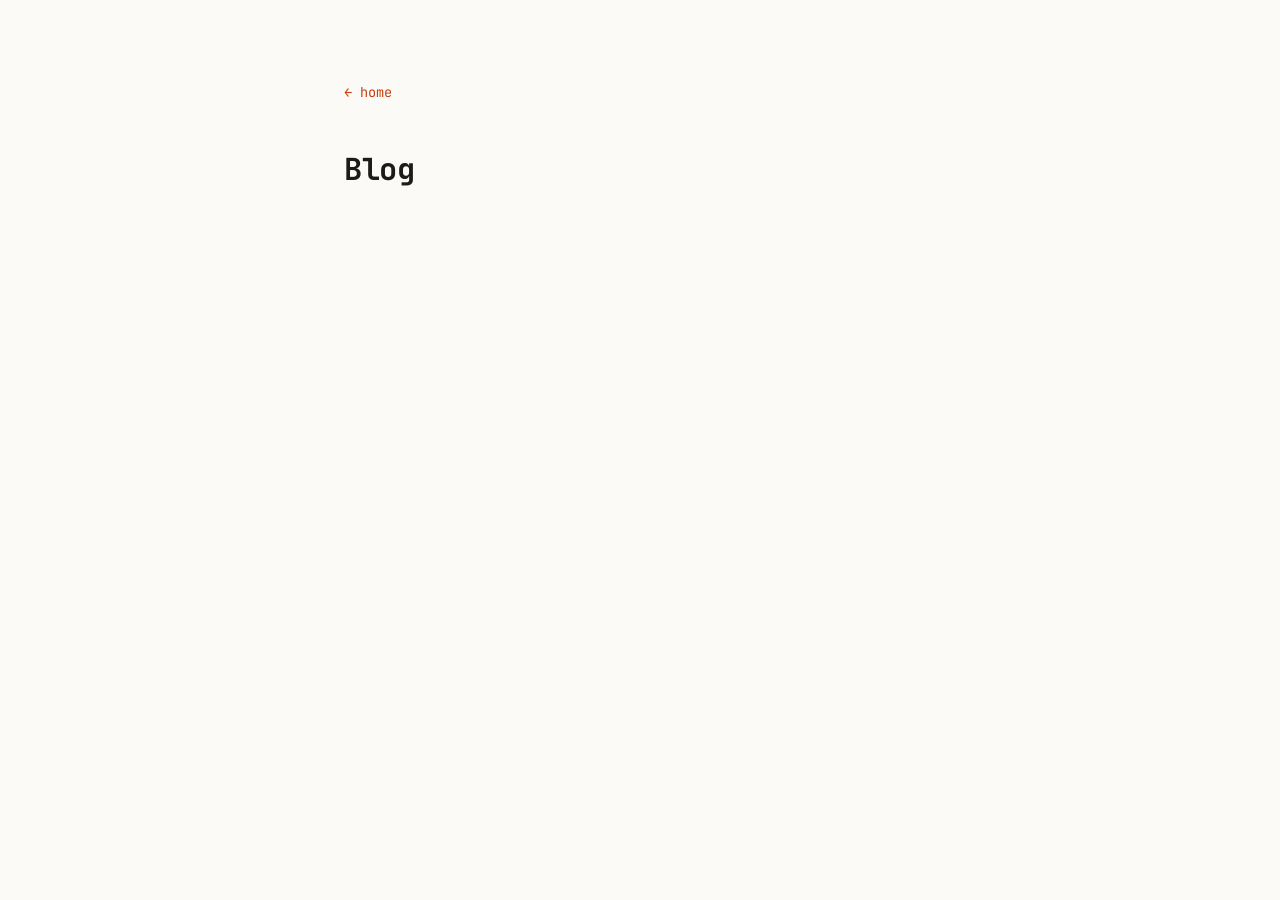
==== blog/index.html @ e729afd3 "Initial commit: personal site + blog Minimal static site (HTML/CSS, JetBrains Mono). Homepage with l" ====
<!DOCTYPE html>
<html lang="en">
<head>
  <meta charset="UTF-8" />
  <meta name="viewport" content="width=device-width, initial-scale=1.0" />
  <title>Blog — Dennis Freyman</title>
  <link rel="preconnect" href="https://fonts.googleapis.com" />
  <link rel="preconnect" href="https://fonts.gstatic.com" crossorigin />
  <link href="https://fonts.googleapis.com/css2?family=JetBrains+Mono:wght@400;500;700&display=swap" rel="stylesheet" />
  <link rel="stylesheet" href="../styles.css" />
</head>
<body>
  <main class="container">

    <a class="back-link" href="../index.html">&larr; home</a>

    <h1>Blog</h1>

    <!--
      No posts yet.
      To add one: copy posts/_template.html to posts/<slug>.html, then add a
      <li> here inside a <ul class="post-list"> linking to it. Example:

      <ul class="post-list">
        <li>
          <a class="post-title" href="posts/my-first-post.html">My first post</a>
          <span class="post-date">June 2026</span>
          <p class="post-blurb">One-line preview of what the post is about.</p>
        </li>
      </ul>
    -->

  </main>
</body>
</html>
---- styles.css ----
/* ===== Design tokens ===== */
:root {
  --bg:      #fbfaf7;   /* warm off-white */
  --text:    #1c1b19;   /* near-black     */
  --muted:   #6b6862;   /* secondary text */
  --accent:  #c2410c;   /* accent (change me to retheme) */
  --border:  #e7e4dd;
  --code-bg: #f4f2ec;
  --maxw:    640px;
}

/* ===== Base ===== */
*,
*::before,
*::after { box-sizing: border-box; }

html { -webkit-text-size-adjust: 100%; }

body {
  margin: 0;
  background: var(--bg);
  color: var(--text);
  font-family: "JetBrains Mono", ui-monospace, SFMono-Regular, Menlo, Consolas, monospace;
  font-size: 15px;
  line-height: 1.7;
  -webkit-font-smoothing: antialiased;
}

.container {
  max-width: var(--maxw);
  margin: 0 auto;
  padding: 5rem 1.5rem 4rem;
}

.section { margin-top: 3.5rem; }

/* ===== Typography ===== */
h1 {
  font-size: 1.9rem;
  font-weight: 700;
  letter-spacing: -0.01em;
  margin: 0 0 0.6rem;
}

h2 {
  font-size: 0.8rem;
  font-weight: 500;
  letter-spacing: 0.05em;
  color: var(--muted);
  margin: 0 0 1.25rem;
}

a {
  color: var(--accent);
  text-decoration: none;
}
a:hover { text-decoration: underline; }

/* ===== Hero ===== */
.hero .tagline {
  font-size: 1rem;
  color: var(--text);
  margin: 0 0 0.35rem;
}
.hero .sub {
  font-size: 0.9rem;
  color: var(--muted);
  margin: 0 0 1.5rem;
}

/* Shared link rows (hero + footer) */
.links {
  display: flex;
  gap: 1.5rem;
  flex-wrap: wrap;
}

/* ===== Projects ===== */
.projects {
  list-style: none;
  padding: 0;
  margin: 0;
}
.projects li { margin-bottom: 1.75rem; }
.projects li:last-child { margin-bottom: 0; }

.proj-name {
  font-weight: 700;
  color: var(--text);
  font-size: 1rem;
}
.proj-name:hover { color: var(--accent); }

.projects p {
  color: var(--muted);
  font-size: 0.92rem;
  margin: 0.2rem 0 0;
}

/* ===== Awards ===== */
.awards { list-style: none; padding: 0; margin: 0; }
.awards li {
  color: var(--muted);
  font-size: 0.92rem;
  margin-bottom: 0.85rem;
}
.awards li:last-child { margin-bottom: 0; }
.awards strong { color: var(--text); font-weight: 700; }

/* Standalone body link (e.g. awards on the homepage) */
.standalone-link { font-weight: 500; font-size: 0.95rem; }

/* ===== Latest-post feature (homepage) ===== */
.post-feature {
  display: block;
  border: 1px solid var(--border);
  border-radius: 8px;
  padding: 1.25rem 1.5rem;
  color: var(--text);
  transition: border-color 0.15s ease;
}
.post-feature:hover { border-color: var(--accent); text-decoration: none; }
.post-feature-empty { color: var(--muted); font-size: 0.92rem; }
.post-feature-date {
  display: block;
  color: var(--muted);
  font-size: 0.8rem;
  margin-bottom: 0.2rem;
}
.post-feature-title { display: block; font-weight: 700; margin-bottom: 0.25rem; }
.post-feature-blurb { display: block; color: var(--muted); font-size: 0.92rem; }

/* Award groups (awards.html) */
.award-group { margin-bottom: 2.25rem; }
.award-group:last-child { margin-bottom: 0; }
.award-group-title {
  font-size: 0.95rem;
  font-weight: 700;
  color: var(--text);
  margin: 0 0 0.9rem;
}

/* ===== Footer ===== */
.footer {
  margin-top: 4rem;
  padding-top: 1.75rem;
  border-top: 1px solid var(--border);
}
.footer .links { margin-bottom: 0.6rem; }
.copyright {
  color: var(--muted);
  font-size: 0.8rem;
  margin: 0;
}

/* ===== Blog list ===== */
.back-link {
  display: inline-block;
  font-size: 0.85rem;
  margin-bottom: 2.5rem;
}
.post-list { list-style: none; padding: 0; margin: 2.5rem 0 0; }
.post-list li { margin-bottom: 1.5rem; }
.post-list .post-title { font-weight: 700; color: var(--text); }
.post-list .post-title:hover { color: var(--accent); }
.post-list .post-date {
  display: block;
  color: var(--muted);
  font-size: 0.8rem;
  margin-bottom: 0.15rem;
}
.post-list .post-blurb {
  color: var(--muted);
  font-size: 0.9rem;
  margin: 0.2rem 0 0;
}

/* ===== Blog post ===== */
.post-meta {
  color: var(--muted);
  font-size: 0.85rem;
  margin: 0 0 2.5rem;
}
.post-body { font-size: 0.95rem; }
.post-body h2 {
  letter-spacing: normal;
  color: var(--text);
  font-size: 1.2rem;
  font-weight: 700;
  margin: 2.25rem 0 0.9rem;
}
.post-body p { margin: 0 0 1.2rem; }
.post-body ul, .post-body ol { margin: 0 0 1.2rem; padding-left: 1.4rem; }
.post-body li { margin-bottom: 0.35rem; }
.post-body a { text-decoration: underline; }

/* ===== Code ===== */
code {
  font-size: 0.9em;
  background: var(--code-bg);
  padding: 0.12em 0.38em;
  border-radius: 4px;
}
pre {
  background: var(--code-bg);
  border: 1px solid var(--border);
  border-radius: 8px;
  padding: 1rem 1.15rem;
  overflow-x: auto;
  margin: 0 0 1.4rem;
  font-size: 0.88rem;
  line-height: 1.6;
}
pre code { background: none; padding: 0; border-radius: 0; }

/* ===== Mobile ===== */
@media (max-width: 600px) {
  .container { padding: 3rem 1.25rem; }
  h1 { font-size: 1.65rem; }
}
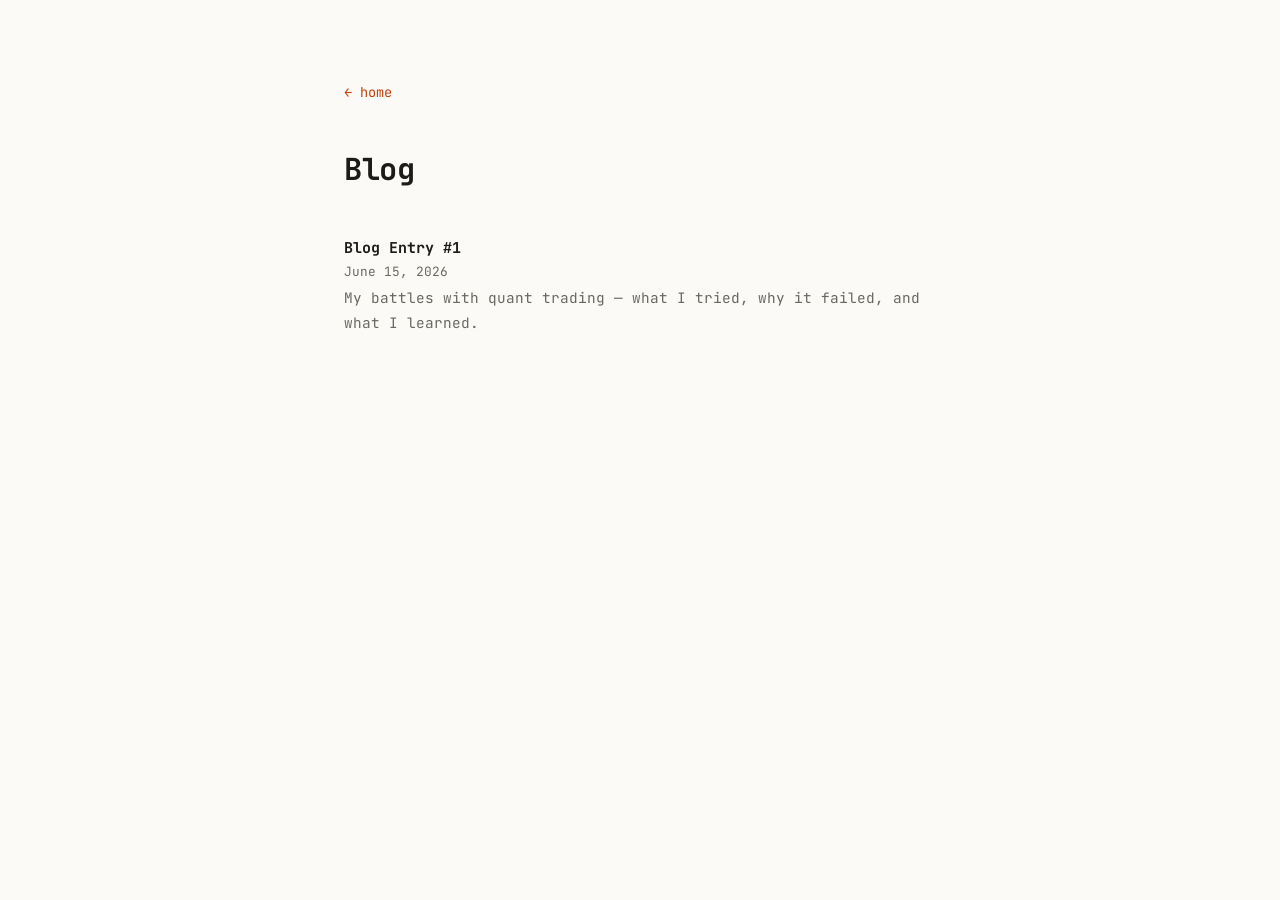
==== commit 6c9c74ea: "Publish first blog post Add Blog Entry #1 (quant trading lessons); list it on the blog page and feat" ====
--- a/blog/index.html
+++ b/blog/index.html
@@ -16,19 +16,15 @@
 
     <h1>Blog</h1>
 
-    <!--
-      No posts yet.
-      To add one: copy posts/_template.html to posts/<slug>.html, then add a
-      <li> here inside a <ul class="post-list"> linking to it. Example:
-
-      <ul class="post-list">
-        <li>
-          <a class="post-title" href="posts/my-first-post.html">My first post</a>
-          <span class="post-date">June 2026</span>
-          <p class="post-blurb">One-line preview of what the post is about.</p>
-        </li>
-      </ul>
-    -->
+    <!-- Newest first. To add a post: copy posts/_template.html to posts/<slug>.html,
+         then add a <li> at the top of this list. -->
+    <ul class="post-list">
+      <li>
+        <a class="post-title" href="posts/blog-entry-1.html">Blog Entry #1</a>
+        <span class="post-date">June 15, 2026</span>
+        <p class="post-blurb">My battles with quant trading &mdash; what I tried, why it failed, and what I learned.</p>
+      </li>
+    </ul>
 
   </main>
 </body>
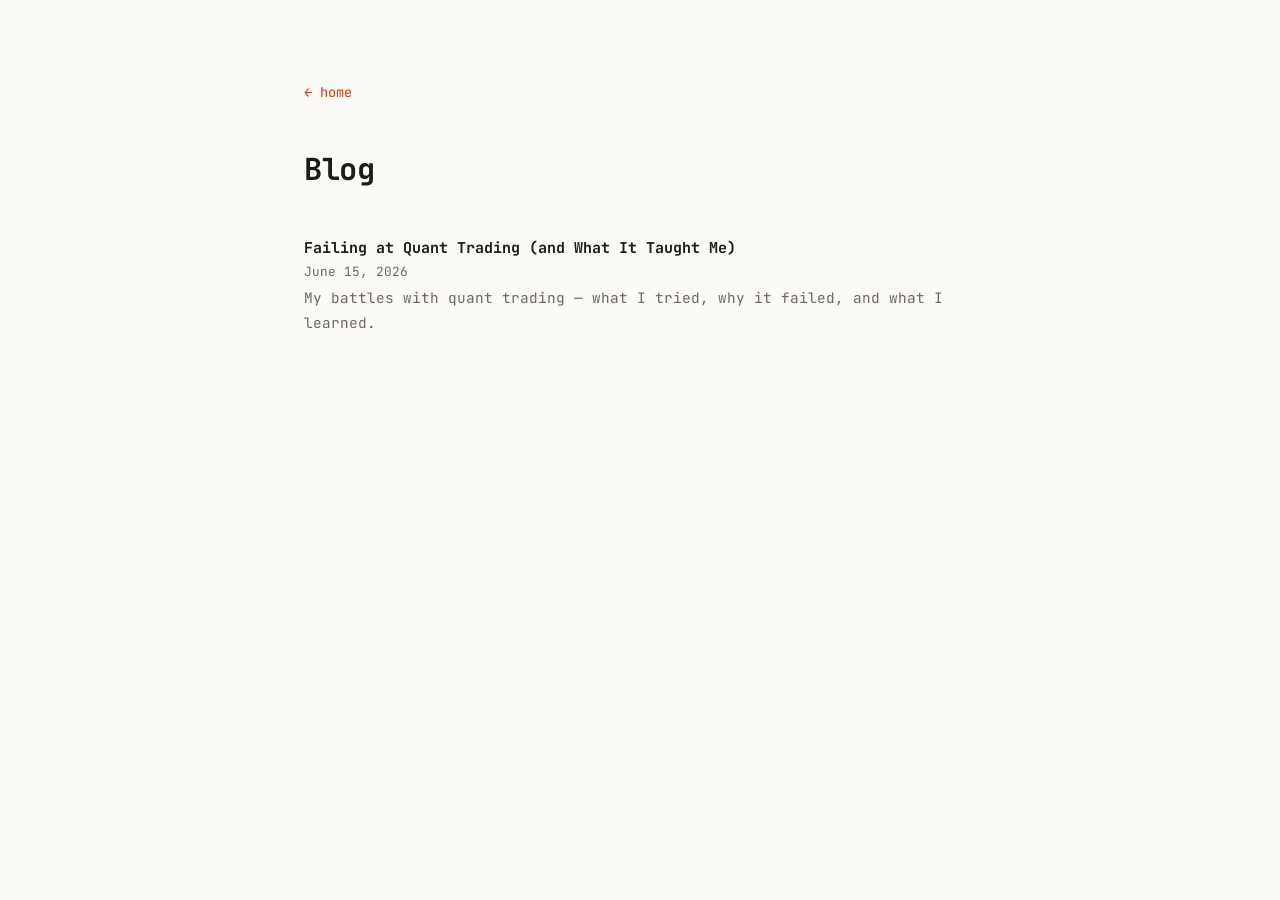
==== commit 1c24f2d6: "Title + reformat first post; widen site column - Title the post "Failing at Quant Trading (and What " ====
--- a/blog/index.html
+++ b/blog/index.html
@@ -20,7 +20,7 @@
          then add a <li> at the top of this list. -->
     <ul class="post-list">
       <li>
-        <a class="post-title" href="posts/blog-entry-1.html">Blog Entry #1</a>
+        <a class="post-title" href="posts/blog-entry-1.html">Failing at Quant Trading (and What It Taught Me)</a>
         <span class="post-date">June 15, 2026</span>
         <p class="post-blurb">My battles with quant trading &mdash; what I tried, why it failed, and what I learned.</p>
       </li>
--- a/styles.css
+++ b/styles.css
@@ -6,7 +6,7 @@
   --accent:  #c2410c;   /* accent (change me to retheme) */
   --border:  #e7e4dd;
   --code-bg: #f4f2ec;
-  --maxw:    640px;
+  --maxw:    720px;
 }
 
 /* ===== Base ===== */
@@ -191,7 +191,7 @@
 }
 .post-body p { margin: 0 0 1.2rem; }
 .post-body ul, .post-body ol { margin: 0 0 1.2rem; padding-left: 1.4rem; }
-.post-body li { margin-bottom: 0.35rem; }
+.post-body li { margin-bottom: 0.6rem; }
 .post-body a { text-decoration: underline; }
 
 /* ===== Code ===== */
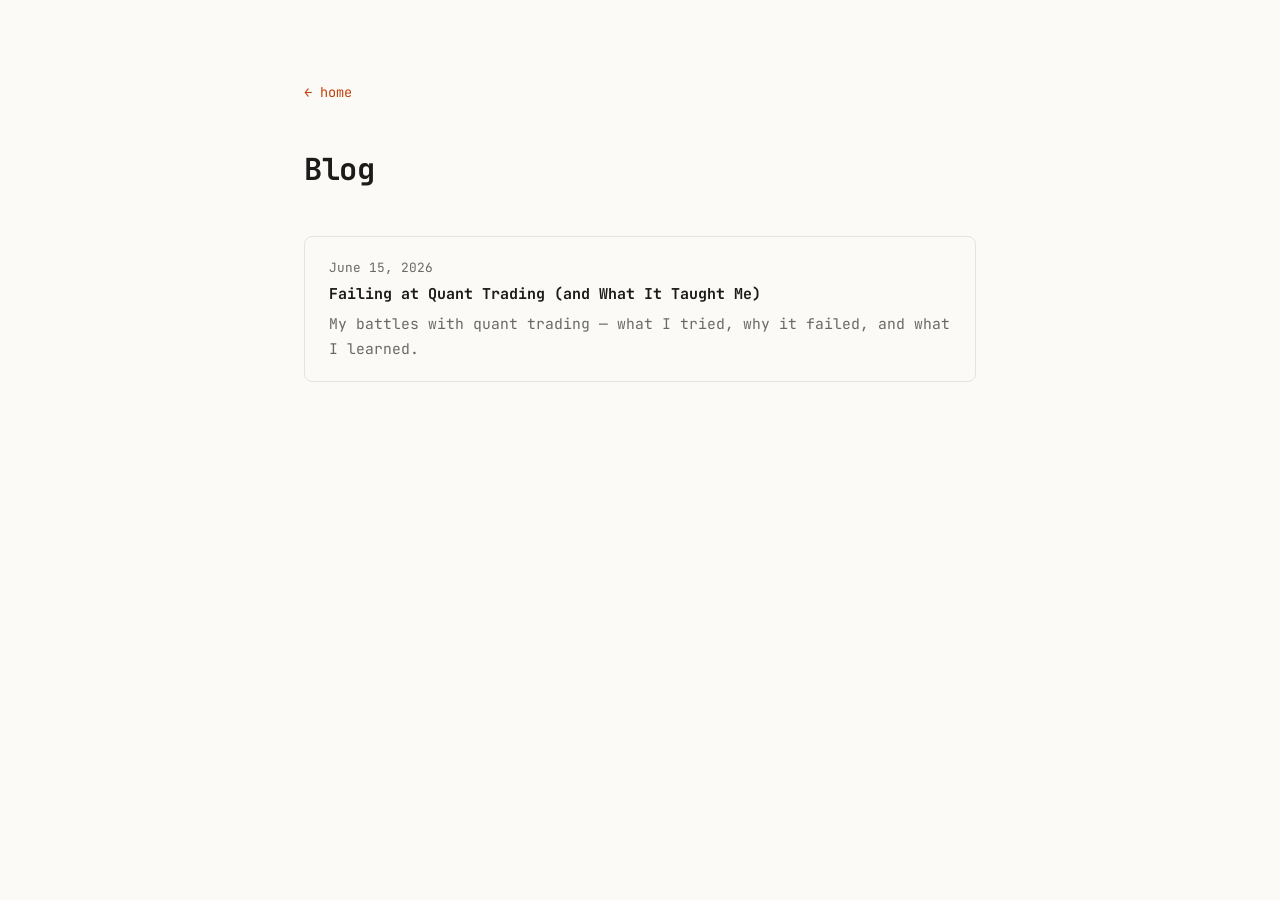
==== commit c1072472: "Make blog list use the same card style as homepage Blog entries now render as clickable .post-featur" ====
--- a/blog/index.html
+++ b/blog/index.html
@@ -17,14 +17,14 @@
     <h1>Blog</h1>
 
     <!-- Newest first. To add a post: copy posts/_template.html to posts/<slug>.html,
-         then add a <li> at the top of this list. -->
-    <ul class="post-list">
-      <li>
-        <a class="post-title" href="posts/blog-entry-1.html">Failing at Quant Trading (and What It Taught Me)</a>
-        <span class="post-date">June 15, 2026</span>
-        <p class="post-blurb">My battles with quant trading &mdash; what I tried, why it failed, and what I learned.</p>
-      </li>
-    </ul>
+         then add an <a class="post-feature"> card at the top of this list. -->
+    <div class="post-cards">
+      <a class="post-feature" href="posts/blog-entry-1.html">
+        <span class="post-feature-date">June 15, 2026</span>
+        <span class="post-feature-title">Failing at Quant Trading (and What It Taught Me)</span>
+        <span class="post-feature-blurb">My battles with quant trading &mdash; what I tried, why it failed, and what I learned.</span>
+      </a>
+    </div>
 
   </main>
 </body>
--- a/styles.css
+++ b/styles.css
@@ -159,21 +159,8 @@
   font-size: 0.85rem;
   margin-bottom: 2.5rem;
 }
-.post-list { list-style: none; padding: 0; margin: 2.5rem 0 0; }
-.post-list li { margin-bottom: 1.5rem; }
-.post-list .post-title { font-weight: 700; color: var(--text); }
-.post-list .post-title:hover { color: var(--accent); }
-.post-list .post-date {
-  display: block;
-  color: var(--muted);
-  font-size: 0.8rem;
-  margin-bottom: 0.15rem;
-}
-.post-list .post-blurb {
-  color: var(--muted);
-  font-size: 0.9rem;
-  margin: 0.2rem 0 0;
-}
+.post-cards { margin-top: 2.5rem; }
+.post-feature + .post-feature { margin-top: 1rem; }
 
 /* ===== Blog post ===== */
 .post-meta {
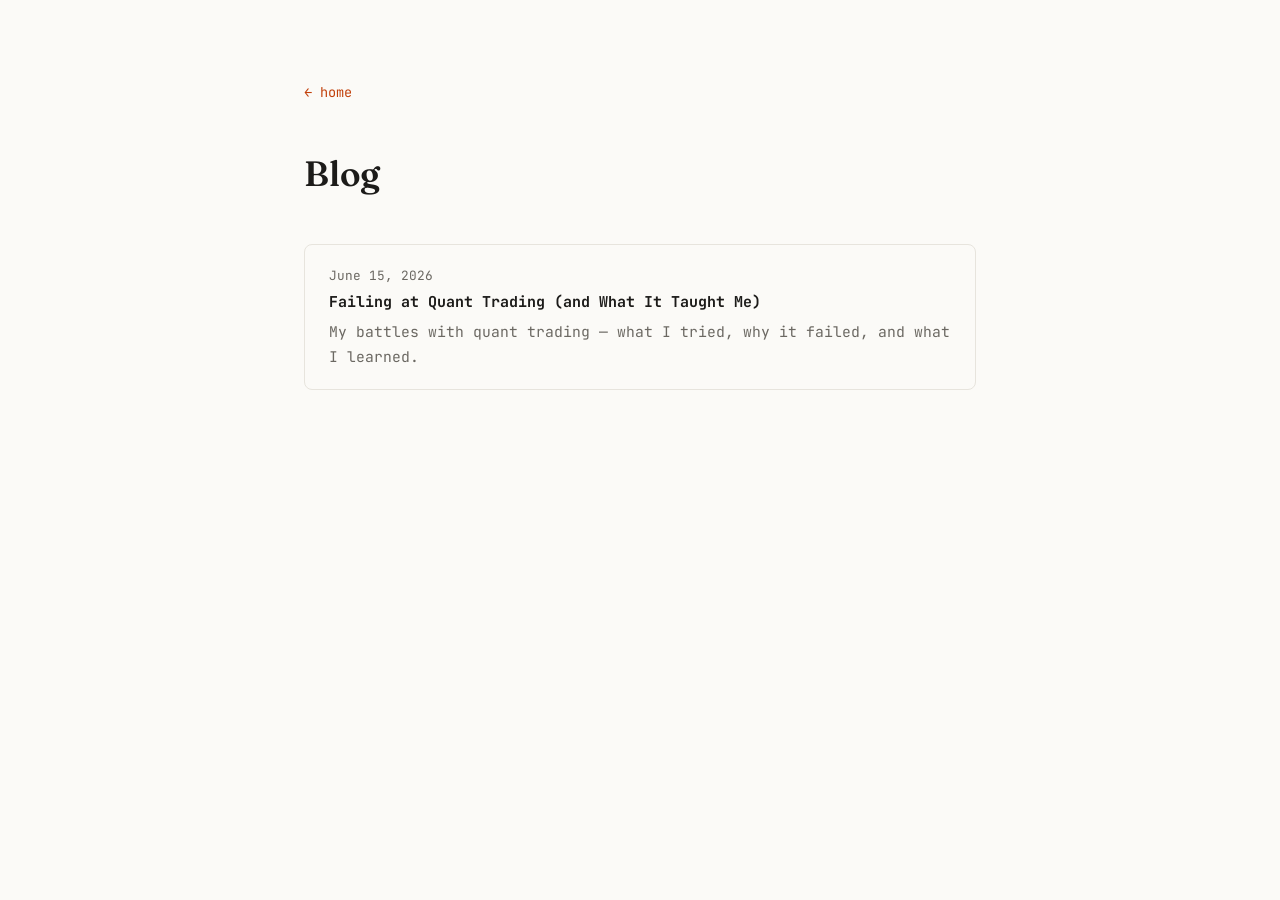
==== commit f4a53c4f: "Pair Fraunces headings with JetBrains Mono body Load Fraunces alongside JetBrains Mono on every page" ====
--- a/blog/index.html
+++ b/blog/index.html
@@ -6,7 +6,7 @@
   <title>Blog — Dennis Freyman</title>
   <link rel="preconnect" href="https://fonts.googleapis.com" />
   <link rel="preconnect" href="https://fonts.gstatic.com" crossorigin />
-  <link href="https://fonts.googleapis.com/css2?family=JetBrains+Mono:wght@400;500;700&display=swap" rel="stylesheet" />
+  <link href="https://fonts.googleapis.com/css2?family=Fraunces:opsz,wght@9..144,500;9..144,600;9..144,700&family=JetBrains+Mono:wght@400;500;700&display=swap" rel="stylesheet" />
   <link rel="stylesheet" href="../styles.css" />
 </head>
 <body>
--- a/styles.css
+++ b/styles.css
@@ -36,9 +36,10 @@
 
 /* ===== Typography ===== */
 h1 {
-  font-size: 1.9rem;
-  font-weight: 700;
-  letter-spacing: -0.01em;
+  font-family: "Fraunces", Georgia, serif;
+  font-size: 2.2rem;
+  font-weight: 600;
+  letter-spacing: -0.005em;
   margin: 0 0 0.6rem;
 }
 
@@ -170,10 +171,11 @@
 }
 .post-body { font-size: 0.95rem; }
 .post-body h2 {
+  font-family: "Fraunces", Georgia, serif;
   letter-spacing: normal;
   color: var(--text);
-  font-size: 1.2rem;
-  font-weight: 700;
+  font-size: 1.45rem;
+  font-weight: 600;
   margin: 2.25rem 0 0.9rem;
 }
 .post-body p { margin: 0 0 1.2rem; }
@@ -203,5 +205,5 @@
 /* ===== Mobile ===== */
 @media (max-width: 600px) {
   .container { padding: 3rem 1.25rem; }
-  h1 { font-size: 1.65rem; }
-}
+  h1 { font-size: 1.9rem; }
+}
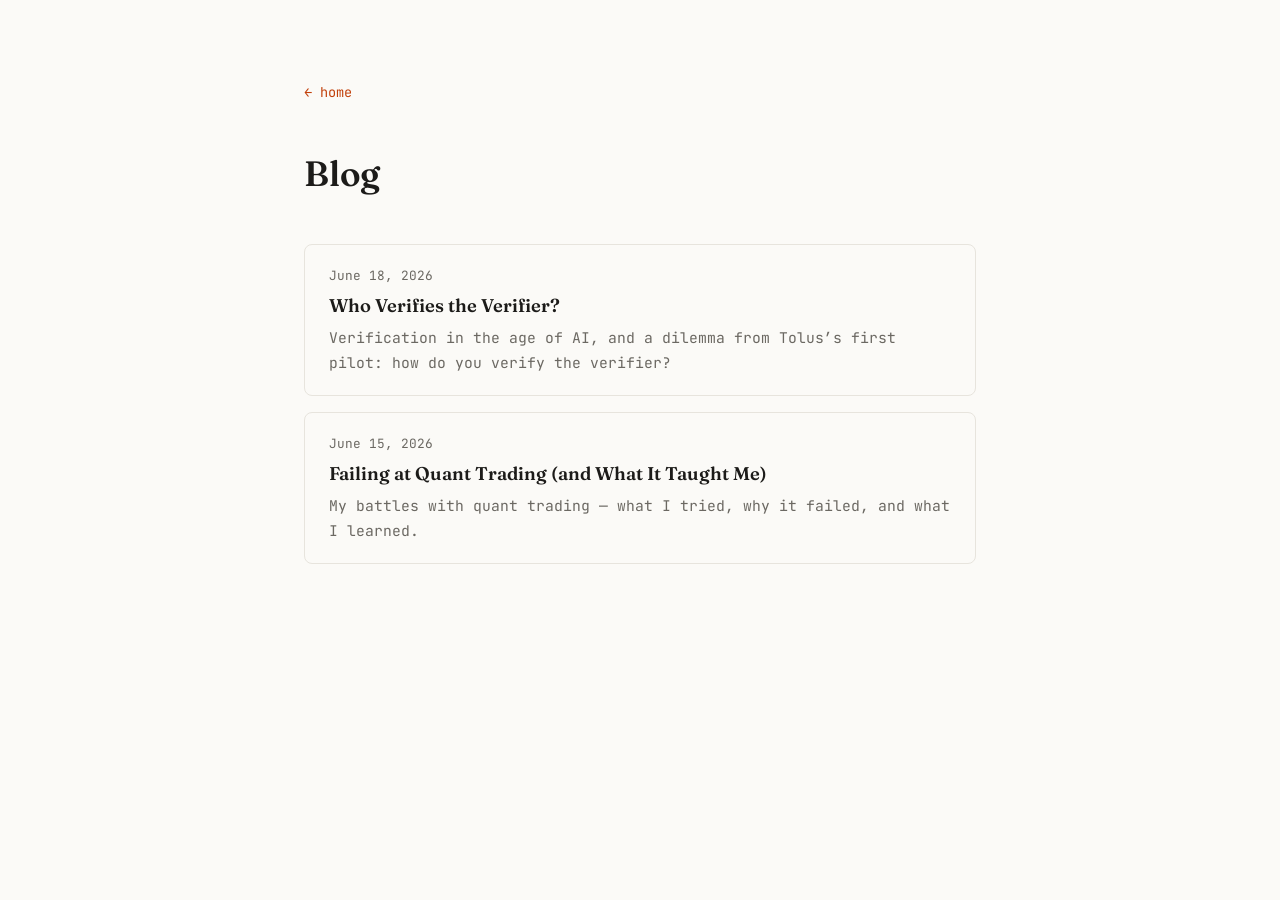
==== commit bc7ec89a: "Publish second blog post Add "Who Verifies the Verifier?" (verification, AI in education, the Tolus " ====
--- a/blog/index.html
+++ b/blog/index.html
@@ -19,6 +19,11 @@
     <!-- Newest first. To add a post: copy posts/_template.html to posts/<slug>.html,
          then add an <a class="post-feature"> card at the top of this list. -->
     <div class="post-cards">
+      <a class="post-feature" href="posts/who-verifies-the-verifier.html">
+        <span class="post-feature-date">June 18, 2026</span>
+        <span class="post-feature-title">Who Verifies the Verifier?</span>
+        <span class="post-feature-blurb">Verification in the age of AI, and a dilemma from Tolus&rsquo;s first pilot: how do you verify the verifier?</span>
+      </a>
       <a class="post-feature" href="posts/blog-entry-1.html">
         <span class="post-feature-date">June 15, 2026</span>
         <span class="post-feature-title">Failing at Quant Trading (and What It Taught Me)</span>
--- a/styles.css
+++ b/styles.css
@@ -86,9 +86,10 @@
 .projects li:last-child { margin-bottom: 0; }
 
 .proj-name {
-  font-weight: 700;
-  color: var(--text);
-  font-size: 1rem;
+  font-family: "Fraunces", Georgia, serif;
+  font-weight: 600;
+  color: var(--text);
+  font-size: 1.15rem;
 }
 .proj-name:hover { color: var(--accent); }
 
@@ -128,15 +129,22 @@
   font-size: 0.8rem;
   margin-bottom: 0.2rem;
 }
-.post-feature-title { display: block; font-weight: 700; margin-bottom: 0.25rem; }
+.post-feature-title {
+  display: block;
+  font-family: "Fraunces", Georgia, serif;
+  font-weight: 600;
+  font-size: 1.15rem;
+  margin-bottom: 0.25rem;
+}
 .post-feature-blurb { display: block; color: var(--muted); font-size: 0.92rem; }
 
 /* Award groups (awards.html) */
 .award-group { margin-bottom: 2.25rem; }
 .award-group:last-child { margin-bottom: 0; }
 .award-group-title {
-  font-size: 0.95rem;
-  font-weight: 700;
+  font-family: "Fraunces", Georgia, serif;
+  font-size: 1.2rem;
+  font-weight: 600;
   color: var(--text);
   margin: 0 0 0.9rem;
 }
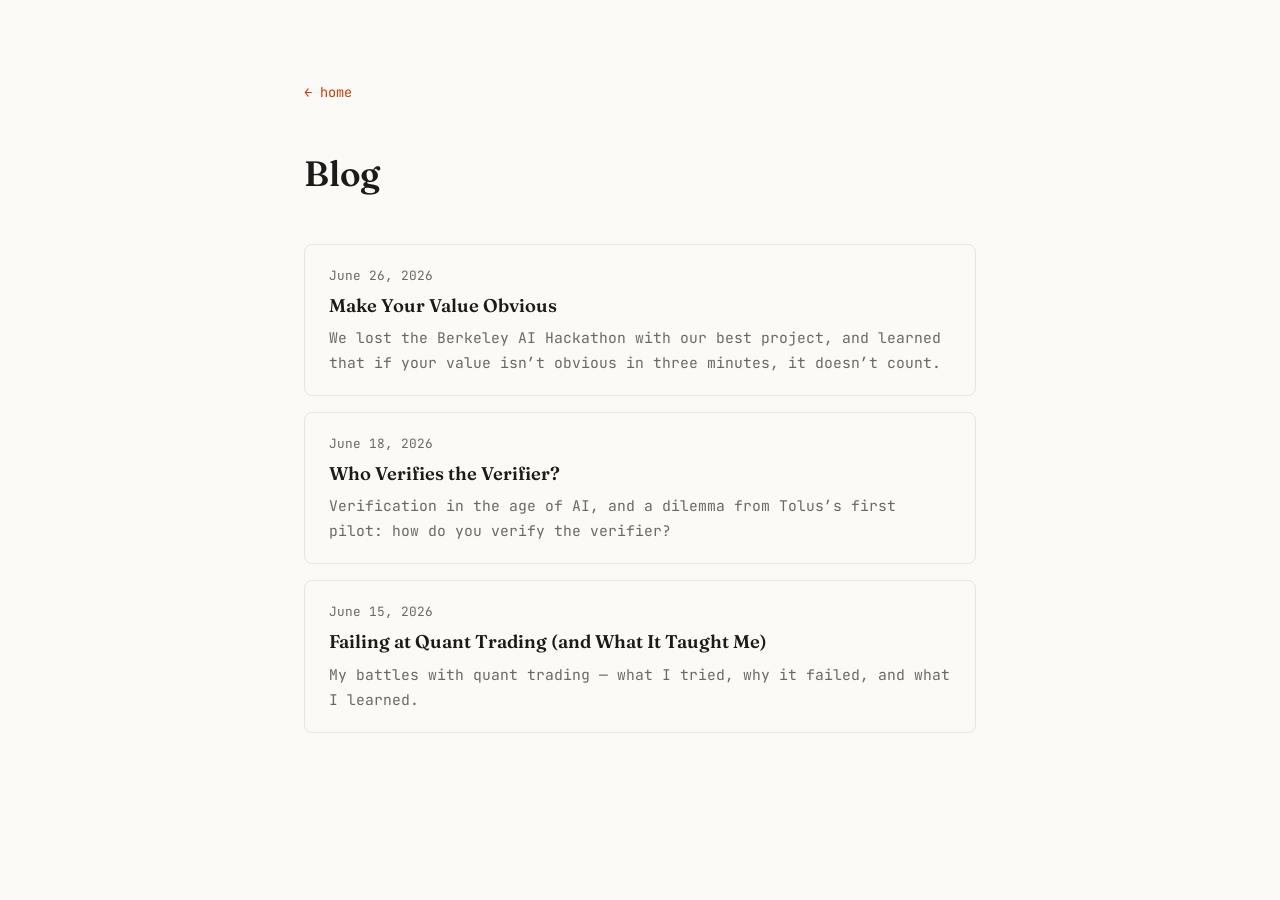
==== commit 28f86dd5: "Publish third blog post: Make Your Value Obvious Add the Berkeley AI Hackathon post (losing with Bea" ====
--- a/blog/index.html
+++ b/blog/index.html
@@ -19,6 +19,11 @@
     <!-- Newest first. To add a post: copy posts/_template.html to posts/<slug>.html,
          then add an <a class="post-feature"> card at the top of this list. -->
     <div class="post-cards">
+      <a class="post-feature" href="posts/make-your-value-obvious.html">
+        <span class="post-feature-date">June 26, 2026</span>
+        <span class="post-feature-title">Make Your Value Obvious</span>
+        <span class="post-feature-blurb">We lost the Berkeley AI Hackathon with our best project, and learned that if your value isn&rsquo;t obvious in three minutes, it doesn&rsquo;t count.</span>
+      </a>
       <a class="post-feature" href="posts/who-verifies-the-verifier.html">
         <span class="post-feature-date">June 18, 2026</span>
         <span class="post-feature-title">Who Verifies the Verifier?</span>
--- a/styles.css
+++ b/styles.css
@@ -84,6 +84,52 @@
 }
 .projects li { margin-bottom: 1.75rem; }
 .projects li:last-child { margin-bottom: 0; }
+/* "live" badge on the flagship project (Tolus): green pulsing dot + readable label */
+.live {
+  display: inline-flex;
+  align-items: center;
+  gap: 6px;
+  font-size: 0.72rem;
+  letter-spacing: 0.04em;
+  color: var(--muted);
+}
+
+/* flagship project (Tolus): black-bordered box with a "live" badge top-right */
+.projects li.featured {
+  position: relative;
+  border: 1px solid var(--text);
+  border-radius: 8px;
+  padding: 1.15rem 1.25rem;
+  margin: 0 -1.25rem 1.85rem;
+}
+.projects li.featured .live {
+  position: absolute;
+  top: 1rem;
+  right: 1.25rem;
+}
+.live-dot {
+  position: relative;
+  display: inline-block;
+  width: 7px;
+  height: 7px;
+  border-radius: 50%;
+  background: #21a366;
+}
+.live-dot::after {
+  content: "";
+  position: absolute;
+  inset: 0;
+  border-radius: 50%;
+  background: #21a366;
+  animation: live-ping 1.5s ease-out infinite;
+}
+@keyframes live-ping {
+  0%   { transform: scale(1);   opacity: 0.6; }
+  100% { transform: scale(2.8); opacity: 0; }
+}
+@media (prefers-reduced-motion: reduce) {
+  .live-dot::after { animation: none; }
+}
 
 .proj-name {
   font-family: "Fraunces", Georgia, serif;
@@ -190,6 +236,20 @@
 .post-body ul, .post-body ol { margin: 0 0 1.2rem; padding-left: 1.4rem; }
 .post-body li { margin-bottom: 0.6rem; }
 .post-body a { text-decoration: underline; }
+.post-body figure { margin: 2.75rem auto; max-width: 78%; }
+.post-body img {
+  display: block;
+  width: 100%;
+  height: auto;
+  border: 1px solid var(--border);
+  border-radius: 8px;
+}
+.post-body figcaption {
+  color: var(--muted);
+  font-size: 0.82rem;
+  margin-top: 0.65rem;
+  text-align: center;
+}
 
 /* ===== Code ===== */
 code {
@@ -214,4 +274,5 @@
 @media (max-width: 600px) {
   .container { padding: 3rem 1.25rem; }
   h1 { font-size: 1.9rem; }
-}
+  .post-body figure { max-width: 100%; }
+}
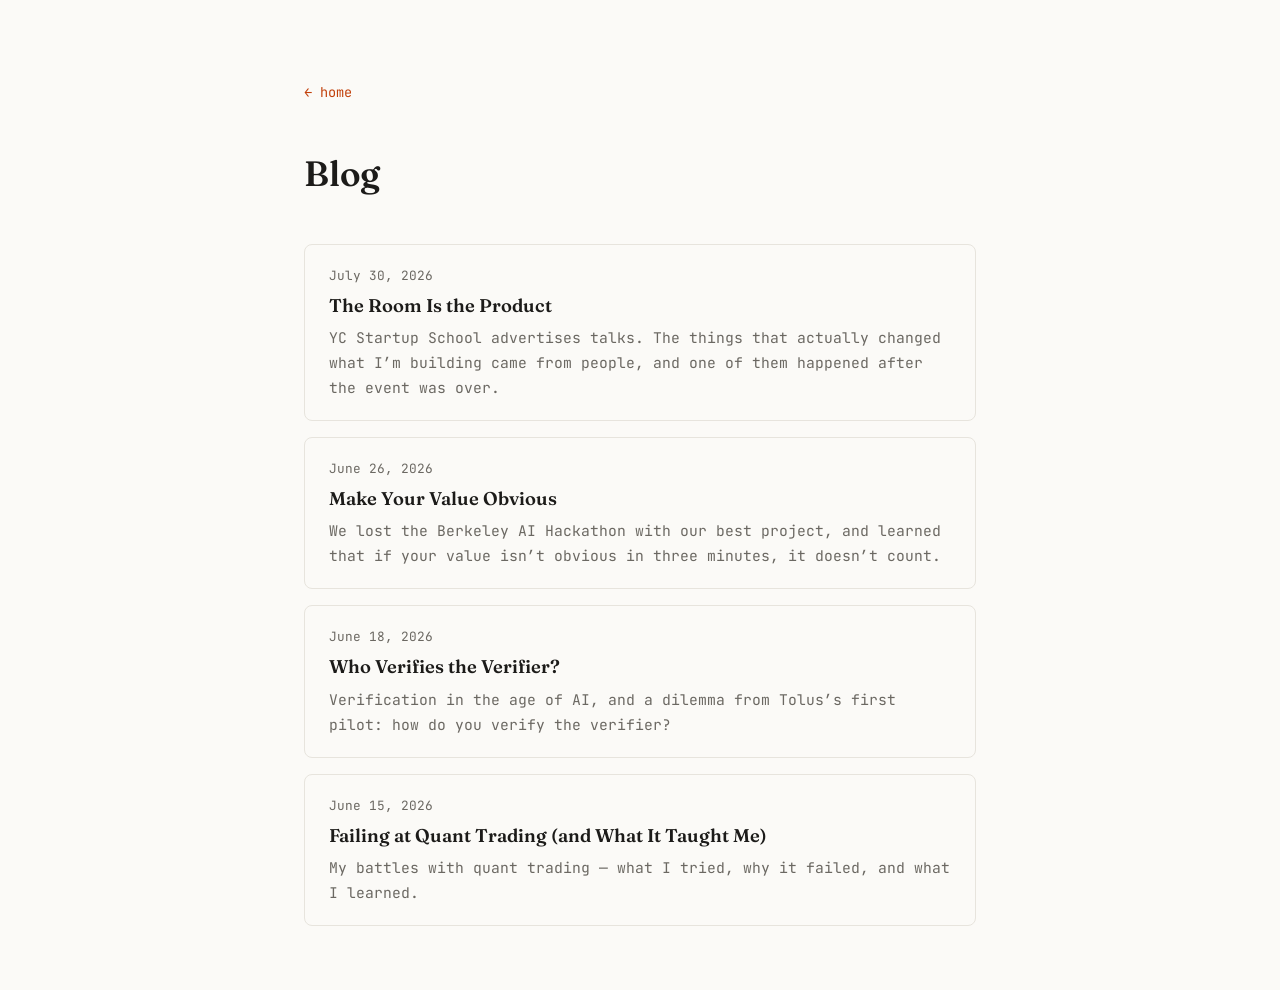
==== commit 3fd794f8: "Publish fourth blog post: The Room Is the Product Add the YC Startup School post (the filtered room " ====
--- a/blog/index.html
+++ b/blog/index.html
@@ -19,6 +19,11 @@
     <!-- Newest first. To add a post: copy posts/_template.html to posts/<slug>.html,
          then add an <a class="post-feature"> card at the top of this list. -->
     <div class="post-cards">
+      <a class="post-feature" href="posts/the-room-is-the-product.html">
+        <span class="post-feature-date">July 30, 2026</span>
+        <span class="post-feature-title">The Room Is the Product</span>
+        <span class="post-feature-blurb">YC Startup School advertises talks. The things that actually changed what I&rsquo;m building came from people, and one of them happened after the event was over.</span>
+      </a>
       <a class="post-feature" href="posts/make-your-value-obvious.html">
         <span class="post-feature-date">June 26, 2026</span>
         <span class="post-feature-title">Make Your Value Obvious</span>
--- a/styles.css
+++ b/styles.css
@@ -157,6 +157,7 @@
 
 /* Standalone body link (e.g. awards on the homepage) */
 .standalone-link { font-weight: 500; font-size: 0.95rem; }
+.projects + .standalone-link { display: inline-block; margin-top: 1.6rem; }
 
 /* ===== Latest-post feature (homepage) ===== */
 .post-feature {
